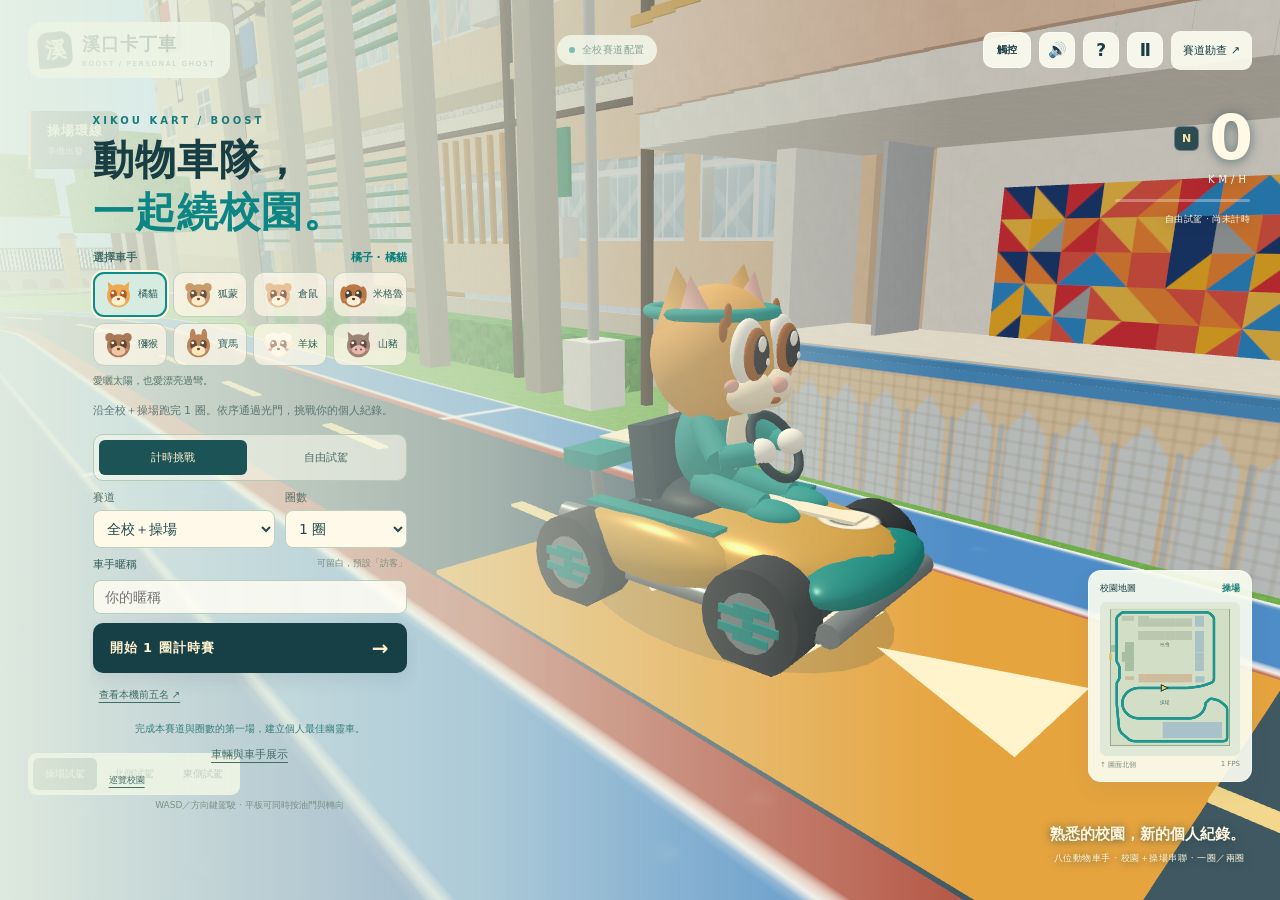
==== site/index.html @ 6ca54025 "Publish Xikou Kart animal racers and campus circuit" ====
<!doctype html>
<html lang="zh-Hant"><head><meta charset="utf-8"><meta name="viewport" content="width=device-width,initial-scale=1">
<title>溪口卡丁車 · 動物車隊</title><meta name="description" content="選擇八位可愛動物車手，挑戰溪口校園與操場串聯賽道。">
<meta http-equiv="refresh" content="0;url=play.html?track=campus&amp;laps=1">
<script>const target=new URL('play.html',location.href);target.search=location.search||'?track=campus&laps=1';location.replace(target.href);</script>
</head><body><p><a href="play.html?track=campus&amp;laps=1">進入溪口卡丁車</a></p></body></html>
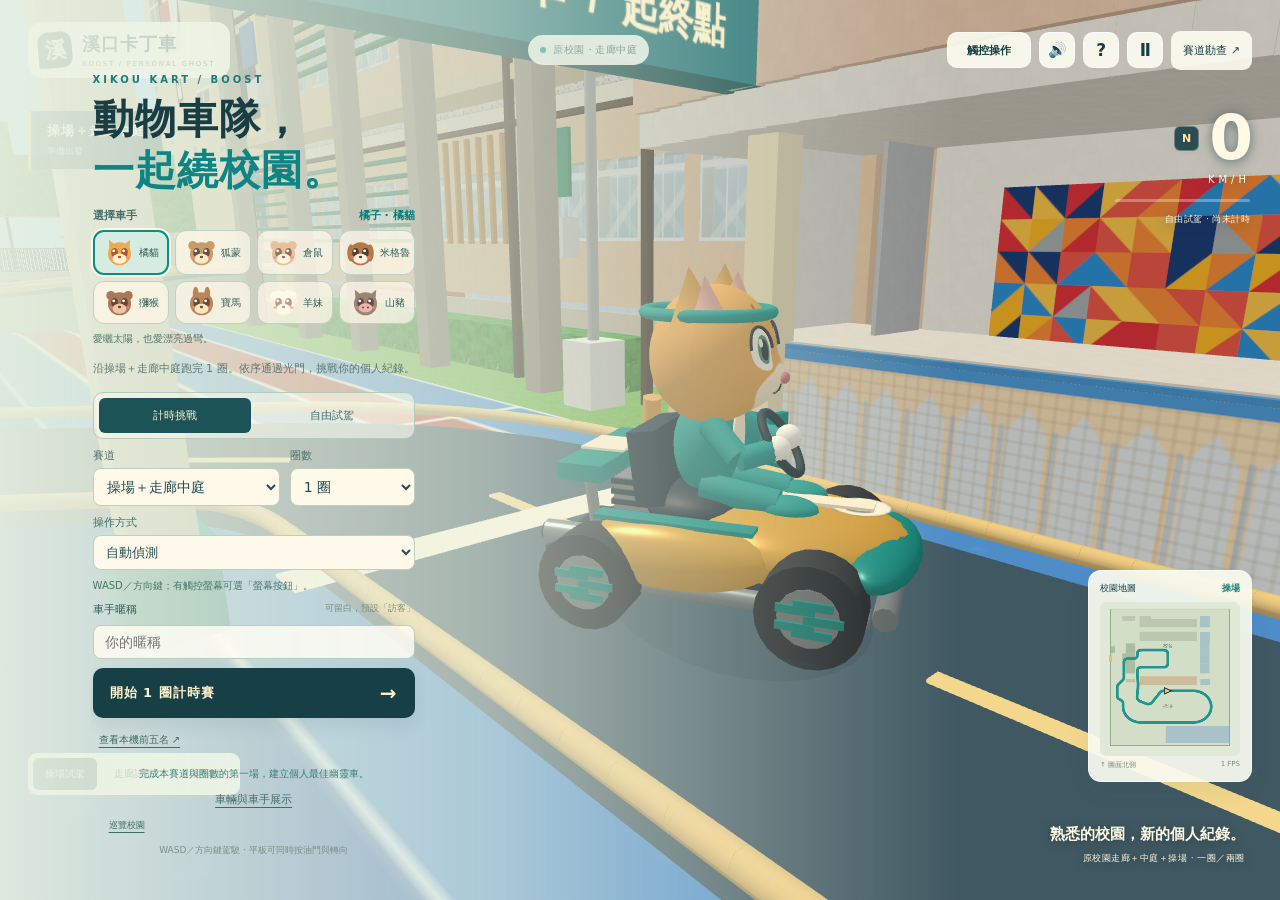
==== commit 00f5d48e: "Integrate sculpted racers and a corridor courtyard race into the original campus" ====
--- a/site/index.html
+++ b/site/index.html
@@ -1,6 +1,6 @@
 <!doctype html>
 <html lang="zh-Hant"><head><meta charset="utf-8"><meta name="viewport" content="width=device-width,initial-scale=1">
 <title>溪口卡丁車 · 動物車隊</title><meta name="description" content="選擇八位可愛動物車手，挑戰溪口校園與操場串聯賽道。">
-<meta http-equiv="refresh" content="0;url=play.html?track=campus&amp;laps=1">
-<script>const target=new URL('play.html',location.href);target.search=location.search||'?track=campus&laps=1';location.replace(target.href);</script>
-</head><body><p><a href="play.html?track=campus&amp;laps=1">進入溪口卡丁車</a></p></body></html>
+<meta http-equiv="refresh" content="0;url=play.html?track=courtyard&amp;laps=1">
+<script>const target=new URL('play.html',location.href);target.search=location.search||'?track=courtyard&laps=1';location.replace(target.href);</script>
+</head><body><p><a href="play.html?track=courtyard&amp;laps=1">進入溪口卡丁車</a></p></body></html>
